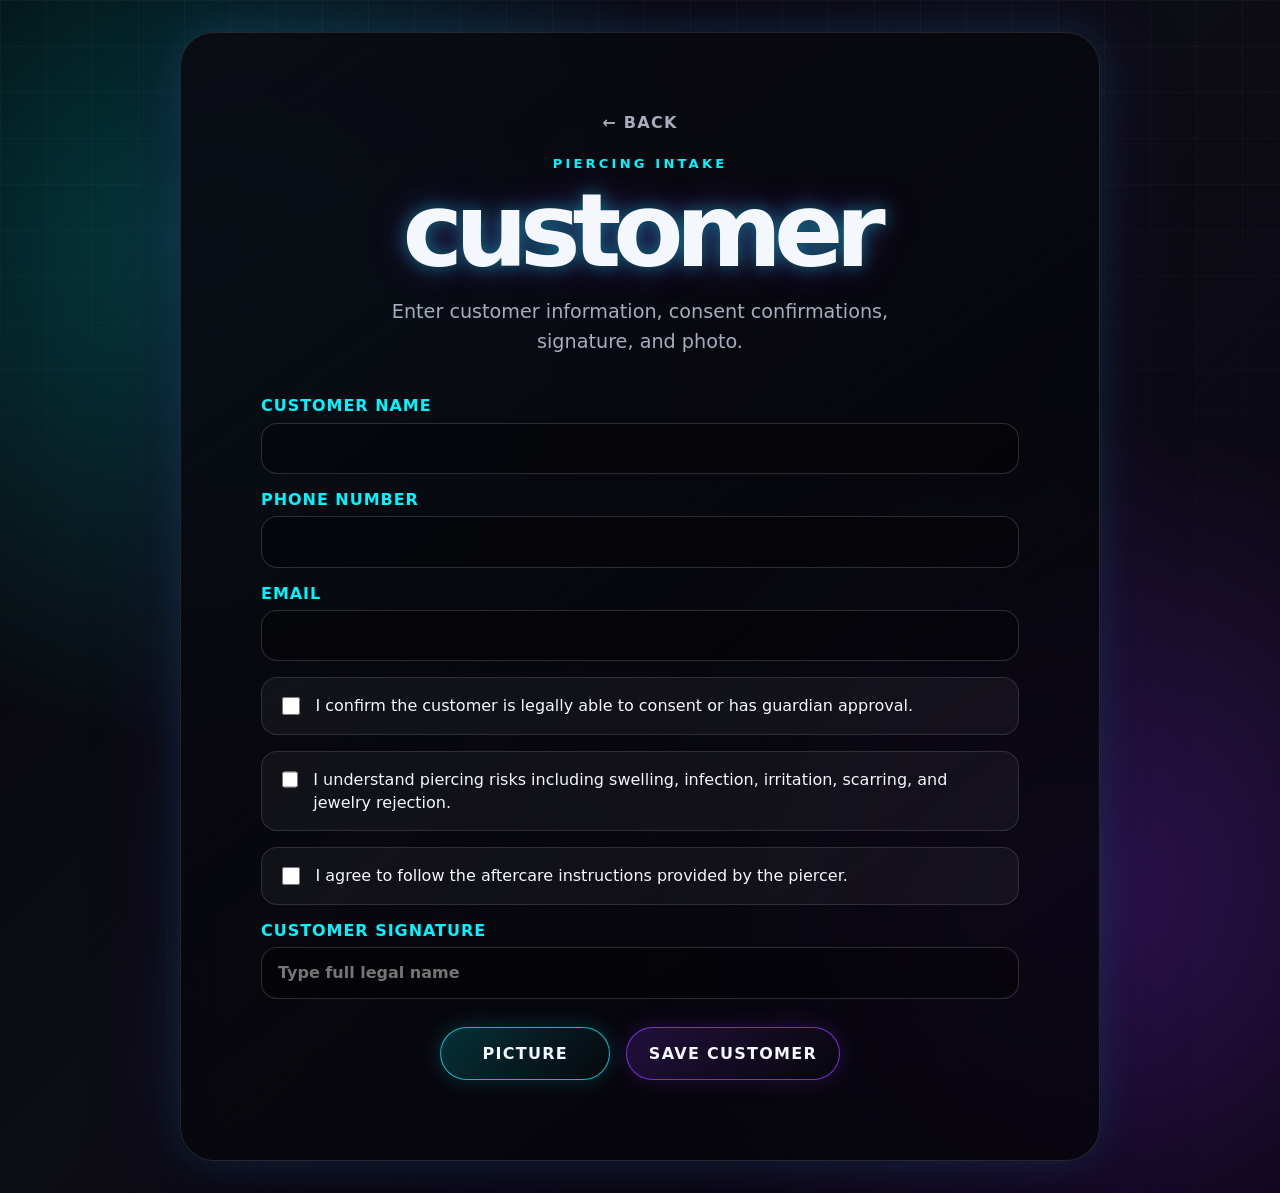
==== customer-info.html @ ab96540a "Route piercings to customer information page" ====
<!doctype html>
<html lang="en">
  <head>
    <meta charset="UTF-8" />
    <meta name="viewport" content="width=device-width, initial-scale=1.0" />
    <title>Customer Information | Way Out</title>
    <link rel="stylesheet" href="styles.css" />
  </head>
  <body>
    <main class="app-shell" aria-label="Customer information page">
      <section class="hero-card form-card">
        <a class="back-link" href="/Wayout-app/">← Back</a>
        <p class="eyebrow">piercing intake</p>
        <h1 class="page-title">customer</h1>
        <p class="tagline">Enter customer information, consent confirmations, signature, and photo.</p>

        <form class="customer-form" id="customer-info-form">
          <label class="form-field">
            <span>Customer name</span>
            <input name="customerName" type="text" autocomplete="name" required />
          </label>

          <label class="form-field">
            <span>Phone number</span>
            <input name="phone" type="tel" autocomplete="tel" required />
          </label>

          <label class="form-field">
            <span>Email</span>
            <input name="email" type="email" autocomplete="email" required />
          </label>

          <label class="form-check">
            <input name="ageConfirm" type="checkbox" required />
            <span>I confirm the customer is legally able to consent or has guardian approval.</span>
          </label>

          <label class="form-check">
            <input name="riskConfirm" type="checkbox" required />
            <span>I understand piercing risks including swelling, infection, irritation, scarring, and jewelry rejection.</span>
          </label>

          <label class="form-check">
            <input name="aftercareConfirm" type="checkbox" required />
            <span>I agree to follow the aftercare instructions provided by the piercer.</span>
          </label>

          <label class="form-field">
            <span>Customer signature</span>
            <input name="signature" type="text" placeholder="Type full legal name" required />
          </label>

          <div class="form-actions">
            <label class="choice-button camera-button" for="photo-upload">Picture</label>
            <input id="photo-upload" class="visually-hidden" name="photo" type="file" accept="image/*" capture="environment" />
            <button class="choice-button choice-button--purple submit-button" type="submit">Save customer</button>
          </div>
        </form>

        <div class="photo-preview" id="photo-preview" hidden></div>
        <div class="form-output" id="form-output" hidden></div>
      </section>
    </main>

    <script>
      const form = document.querySelector("#customer-info-form");
      const output = document.querySelector("#form-output");
      const photoUpload = document.querySelector("#photo-upload");
      const photoPreview = document.querySelector("#photo-preview");
      const storageKey = "wayout-customer-info";
      const photoKey = "wayout-customer-picture";

      photoUpload.addEventListener("change", () => {
        const file = photoUpload.files?.[0];
        if (!file) return;

        const reader = new FileReader();
        reader.addEventListener("load", () => {
          localStorage.setItem(photoKey, reader.result);
          photoPreview.hidden = false;
          photoPreview.innerHTML = `
            <h2>Saved picture</h2>
            <img class="consent-image" src="${reader.result}" alt="Uploaded customer picture" />
            <p class="helper-text">Saved on this device for now. Cloud saving will come when backend storage is added.</p>
          `;
        });
        reader.readAsDataURL(file);
      });

      form.addEventListener("submit", (event) => {
        event.preventDefault();
        const data = Object.fromEntries(new FormData(form).entries());
        data.savedAt = new Date().toISOString();
        localStorage.setItem(storageKey, JSON.stringify(data));

        output.hidden = false;
        output.innerHTML = `
          <h2>Saved customer info</h2>
          <p><strong>Name:</strong> ${data.customerName}</p>
          <p><strong>Phone:</strong> ${data.phone}</p>
          <p><strong>Email:</strong> ${data.email}</p>
          <p><strong>Signature:</strong> ${data.signature}</p>
          <p><strong>Consent:</strong> Checked</p>
          <p class="helper-text">Saved on this device for now. Permanent shop records will need backend storage later.</p>
        `;
      });
    </script>
  </body>
</html>
---- styles.css ----
:root {
  --black: #050509;
  --black-soft: #0d0d16;
  --aqua: #00f5ff;
  --aqua-soft: rgba(0, 245, 255, 0.22);
  --purple: #8f38ff;
  --purple-soft: rgba(143, 56, 255, 0.26);
  --text: #f4f7fb;
  --muted: #a7adbd;
}

* {
  box-sizing: border-box;
}

body {
  margin: 0;
  min-height: 100vh;
  font-family: Inter, ui-sans-serif, system-ui, -apple-system, BlinkMacSystemFont, "Segoe UI", sans-serif;
  color: var(--text);
  background:
    radial-gradient(circle at 15% 20%, var(--aqua-soft), transparent 32rem),
    radial-gradient(circle at 85% 75%, var(--purple-soft), transparent 30rem),
    linear-gradient(135deg, #030305 0%, var(--black-soft) 48%, #09030f 100%);
  overflow-x: hidden;
}

body::before {
  content: "";
  position: fixed;
  inset: 0;
  pointer-events: none;
  background-image:
    linear-gradient(rgba(255, 255, 255, 0.04) 1px, transparent 1px),
    linear-gradient(90deg, rgba(255, 255, 255, 0.035) 1px, transparent 1px);
  background-size: 46px 46px;
  mask-image: linear-gradient(to bottom, rgba(0, 0, 0, 0.9), transparent 82%);
}

.app-shell {
  min-height: 100vh;
  display: grid;
  place-items: center;
  padding: 2rem;
}

.hero-card {
  width: min(100%, 760px);
  padding: clamp(2rem, 7vw, 5rem);
  text-align: center;
  border: 1px solid rgba(255, 255, 255, 0.12);
  border-radius: 34px;
  background: linear-gradient(145deg, rgba(10, 10, 18, 0.92), rgba(4, 4, 8, 0.78));
  box-shadow:
    0 0 44px rgba(0, 245, 255, 0.12),
    0 0 80px rgba(143, 56, 255, 0.14),
    0 28px 80px rgba(0, 0, 0, 0.62);
  backdrop-filter: blur(18px);
}

.eyebrow {
  margin: 0 0 1rem;
  color: var(--aqua);
  font-size: 0.82rem;
  font-weight: 800;
  letter-spacing: 0.24em;
  text-transform: uppercase;
}

h1 {
  margin: 0;
  font-size: clamp(4rem, 15vw, 8.5rem);
  line-height: 0.86;
  letter-spacing: -0.08em;
  text-transform: lowercase;
  text-shadow:
    0 0 18px rgba(0, 245, 255, 0.42),
    0 0 38px rgba(143, 56, 255, 0.32);
}

.tagline {
  max-width: 34rem;
  margin: 1.35rem auto 2.4rem;
  color: var(--muted);
  font-size: clamp(1rem, 2.4vw, 1.2rem);
  line-height: 1.6;
}

.button-row {
  display: flex;
  justify-content: center;
  gap: 1rem;
  flex-wrap: wrap;
}

.choice-button {
  min-width: 170px;
  padding: 1rem 1.35rem;
  border: 1px solid rgba(0, 245, 255, 0.75);
  border-radius: 999px;
  color: var(--text);
  background: linear-gradient(135deg, rgba(0, 245, 255, 0.18), rgba(8, 8, 13, 0.88));
  box-shadow: 0 0 22px rgba(0, 245, 255, 0.18);
  cursor: pointer;
  display: inline-flex;
  align-items: center;
  justify-content: center;
  font: inherit;
  font-weight: 900;
  letter-spacing: 0.08em;
  text-decoration: none;
  text-transform: uppercase;
  transition: transform 180ms ease, box-shadow 180ms ease, border-color 180ms ease;
}

.choice-button--purple {
  border-color: rgba(143, 56, 255, 0.82);
  background: linear-gradient(135deg, rgba(143, 56, 255, 0.2), rgba(8, 8, 13, 0.88));
  box-shadow: 0 0 22px rgba(143, 56, 255, 0.2);
}

.choice-button:hover,
.choice-button:focus-visible {
  transform: translateY(-3px) scale(1.02);
  outline: none;
  border-color: #ffffff;
  box-shadow:
    0 0 28px rgba(0, 245, 255, 0.28),
    0 0 38px rgba(143, 56, 255, 0.25);
}

.page-title {
  font-size: clamp(3rem, 11vw, 6.4rem);
}

.back-link {
  display: inline-flex;
  margin-bottom: 1.5rem;
  color: var(--muted);
  font-weight: 800;
  letter-spacing: 0.08em;
  text-decoration: none;
  text-transform: uppercase;
}

.back-link:hover,
.back-link:focus-visible {
  color: var(--aqua);
  outline: none;
}

.link-grid {
  display: grid;
  grid-template-columns: repeat(3, minmax(0, 1fr));
  gap: 1rem;
}

.form-card {
  width: min(100%, 920px);
}

.upload-panel {
  margin: 0 auto 1.5rem;
  padding: 1.25rem;
  border: 1px solid rgba(255, 255, 255, 0.12);
  border-radius: 22px;
  background: rgba(255, 255, 255, 0.045);
  text-align: left;
}

.upload-label {
  display: block;
  margin-bottom: 0.75rem;
  color: var(--aqua);
  font-weight: 900;
  letter-spacing: 0.08em;
  text-transform: uppercase;
}

.file-input {
  width: 100%;
  color: var(--text);
  font: inherit;
}

.file-input::file-selector-button {
  margin-right: 1rem;
  padding: 0.8rem 1rem;
  border: 1px solid rgba(0, 245, 255, 0.75);
  border-radius: 999px;
  color: var(--text);
  background: rgba(0, 245, 255, 0.14);
  cursor: pointer;
  font: inherit;
  font-weight: 800;
}

.helper-text,
.placeholder-text {
  color: var(--muted);
  line-height: 1.5;
}

.form-preview {
  min-height: 220px;
  display: grid;
  place-items: center;
  border: 1px dashed rgba(255, 255, 255, 0.18);
  border-radius: 22px;
  background: rgba(0, 0, 0, 0.25);
  overflow: hidden;
}

.consent-frame {
  width: 100%;
  height: min(70vh, 720px);
  border: 0;
  background: #ffffff;
}

.consent-image {
  display: block;
  max-width: 100%;
  height: auto;
}

.customer-form {
  display: grid;
  gap: 1rem;
  text-align: left;
}

.form-field {
  display: grid;
  gap: 0.45rem;
  color: var(--aqua);
  font-weight: 900;
  letter-spacing: 0.06em;
  text-transform: uppercase;
}

.form-field input,
.form-field select {
  width: 100%;
  padding: 0.95rem 1rem;
  border: 1px solid rgba(255, 255, 255, 0.16);
  border-radius: 16px;
  color: var(--text);
  background: rgba(0, 0, 0, 0.32);
  font: inherit;
  text-transform: none;
}

.form-field select option {
  color: #050509;
  background: #ffffff;
}

.form-field input:focus,
.form-field select:focus {
  outline: none;
  border-color: rgba(0, 245, 255, 0.8);
  box-shadow: 0 0 20px rgba(0, 245, 255, 0.16);
}

.form-field input[readonly] {
  border-color: rgba(0, 245, 255, 0.45);
  background: rgba(0, 245, 255, 0.08);
  font-weight: 900;
}

.form-actions {
  display: flex;
  justify-content: center;
  gap: 1rem;
  flex-wrap: wrap;
  margin-top: 0.8rem;
}

.submit-button {
  justify-self: center;
}

.camera-button {
  user-select: none;
}

.visually-hidden {
  position: absolute;
  width: 1px;
  height: 1px;
  padding: 0;
  margin: -1px;
  overflow: hidden;
  clip: rect(0, 0, 0, 0);
  white-space: nowrap;
  border: 0;
}

.form-check {
  display: flex;
  gap: 0.75rem;
  align-items: flex-start;
  padding: 1rem;
  border: 1px solid rgba(255, 255, 255, 0.12);
  border-radius: 16px;
  color: var(--text);
  background: rgba(255, 255, 255, 0.045);
  line-height: 1.45;
  text-align: left;
}

.form-check input {
  width: 1.15rem;
  height: 1.15rem;
  margin-top: 0.15rem;
  accent-color: var(--aqua);
}

.photo-preview,
.form-output {
  margin-top: 1.5rem;
  padding: 1.25rem;
  border: 1px solid rgba(0, 245, 255, 0.35);
  border-radius: 22px;
  background: rgba(0, 245, 255, 0.07);
  text-align: left;
}

.photo-preview h2,
.form-output h2 {
  margin: 0 0 1rem;
  color: var(--aqua);
  text-transform: uppercase;
}

.photo-preview p,
.form-output p {
  margin: 0.55rem 0;
}

@media (max-width: 680px) {
  .link-grid {
    grid-template-columns: 1fr;
  }
}

@media (max-width: 560px) {
  .app-shell {
    padding: 1rem;
  }

  .hero-card {
    border-radius: 24px;
  }

  .choice-button {
    width: 100%;
  }
}
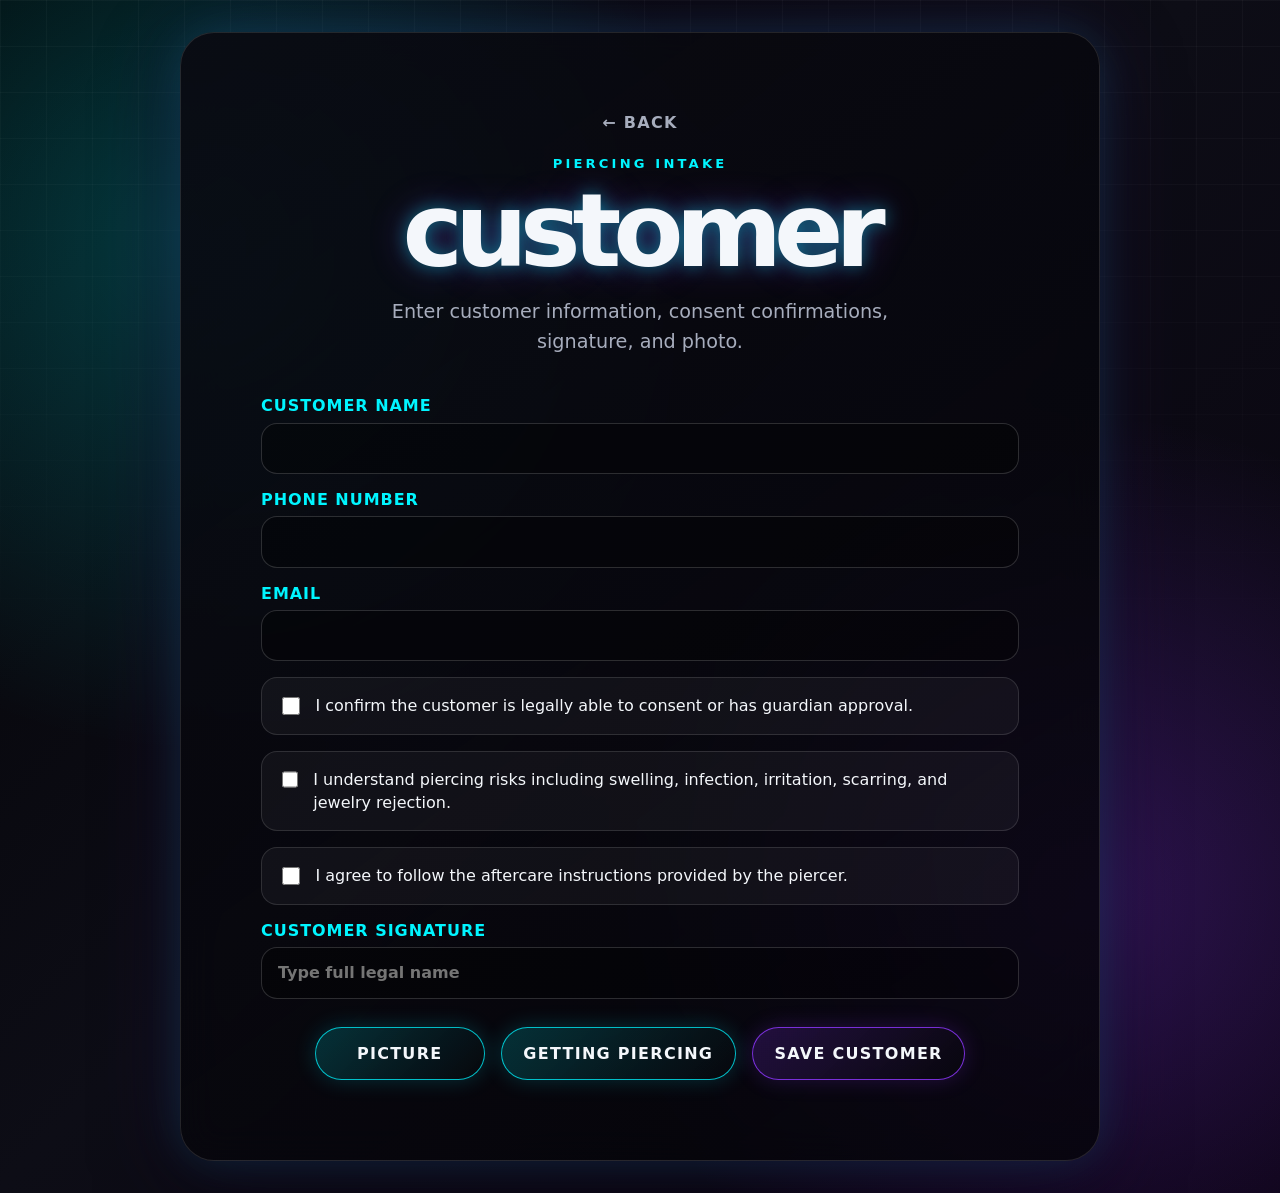
==== commit b4073f1b: "Add getting piercing button to intake page" ====
--- a/customer-info.html
+++ b/customer-info.html
@@ -53,6 +53,7 @@
           <div class="form-actions">
             <label class="choice-button camera-button" for="photo-upload">Picture</label>
             <input id="photo-upload" class="visually-hidden" name="photo" type="file" accept="image/*" capture="environment" />
+            <a class="choice-button" href="/Wayout-app/piercing-details.html">Getting piercing</a>
             <button class="choice-button choice-button--purple submit-button" type="submit">Save customer</button>
           </div>
         </form>
@@ -92,17 +93,7 @@
         const data = Object.fromEntries(new FormData(form).entries());
         data.savedAt = new Date().toISOString();
         localStorage.setItem(storageKey, JSON.stringify(data));
-
-        output.hidden = false;
-        output.innerHTML = `
-          <h2>Saved customer info</h2>
-          <p><strong>Name:</strong> ${data.customerName}</p>
-          <p><strong>Phone:</strong> ${data.phone}</p>
-          <p><strong>Email:</strong> ${data.email}</p>
-          <p><strong>Signature:</strong> ${data.signature}</p>
-          <p><strong>Consent:</strong> Checked</p>
-          <p class="helper-text">Saved on this device for now. Permanent shop records will need backend storage later.</p>
-        `;
+        window.location.href = "/Wayout-app/piercing-details.html";
       });
     </script>
   </body>
